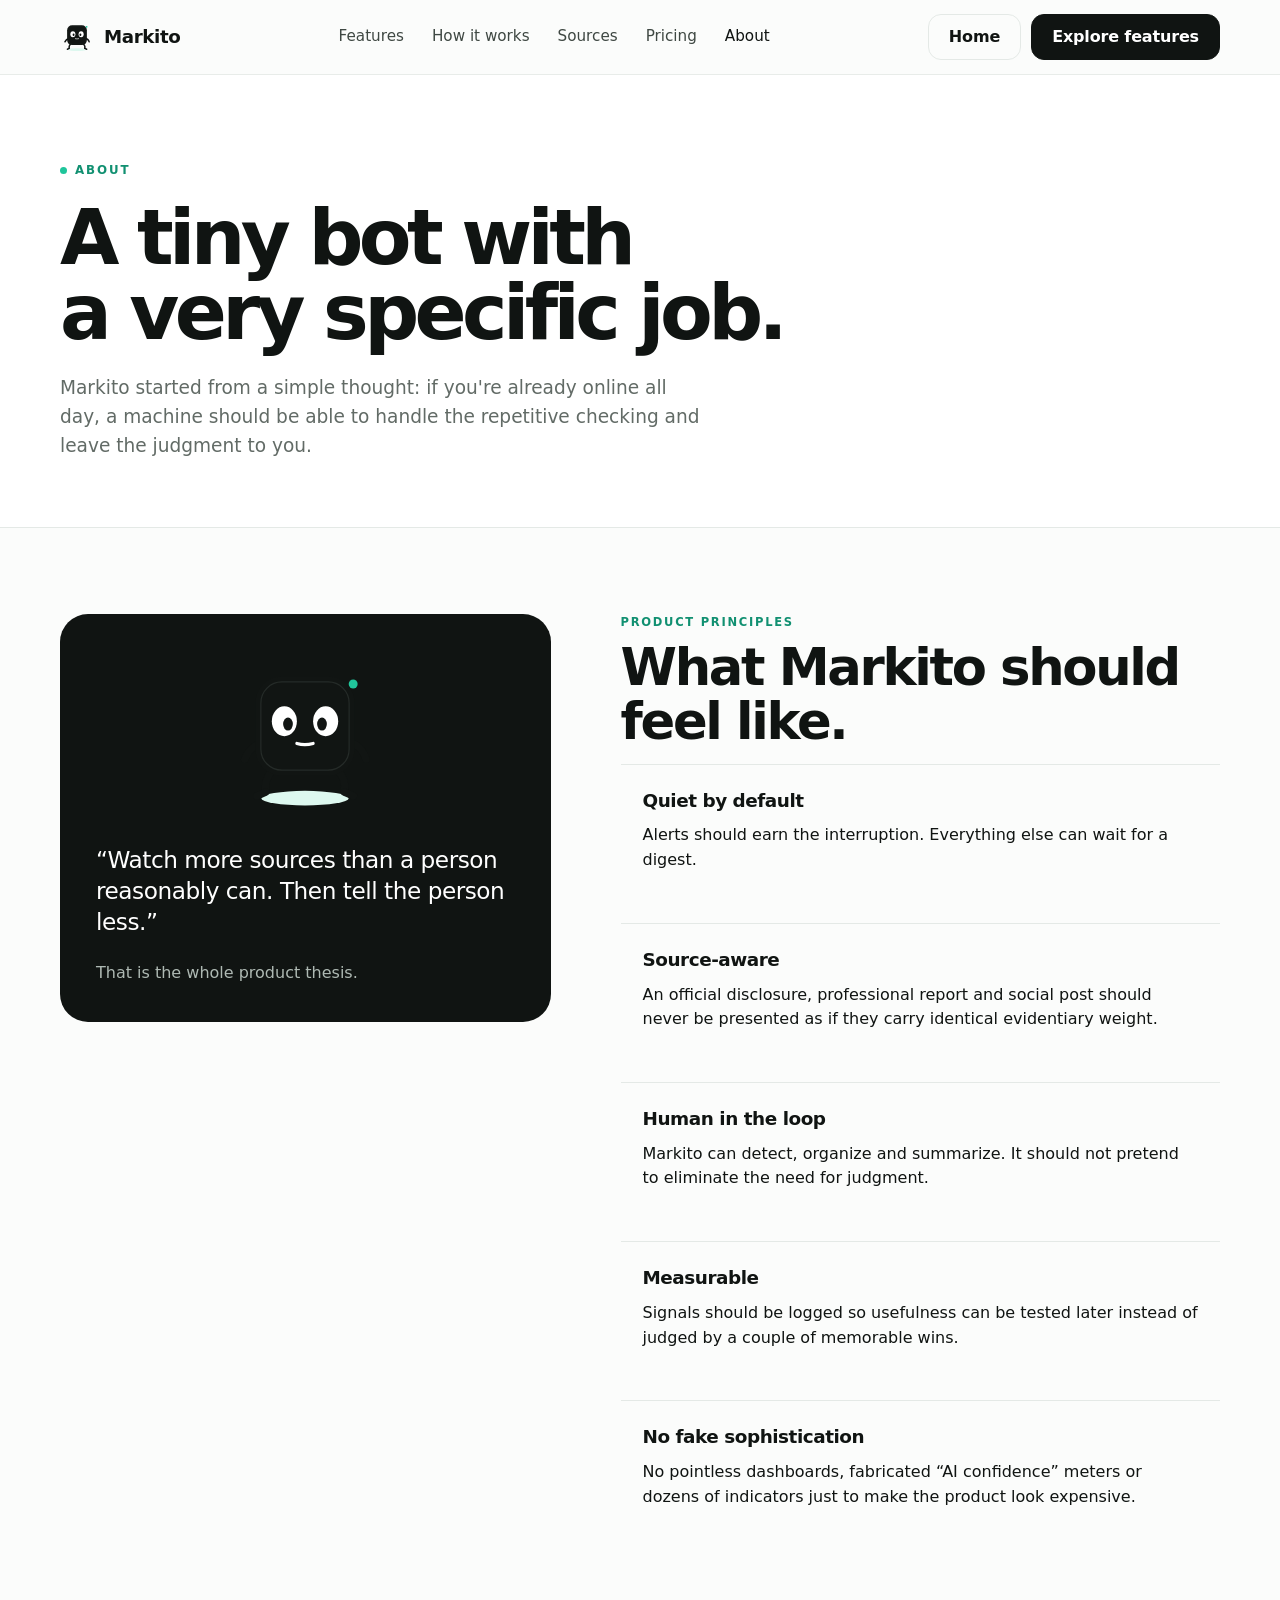
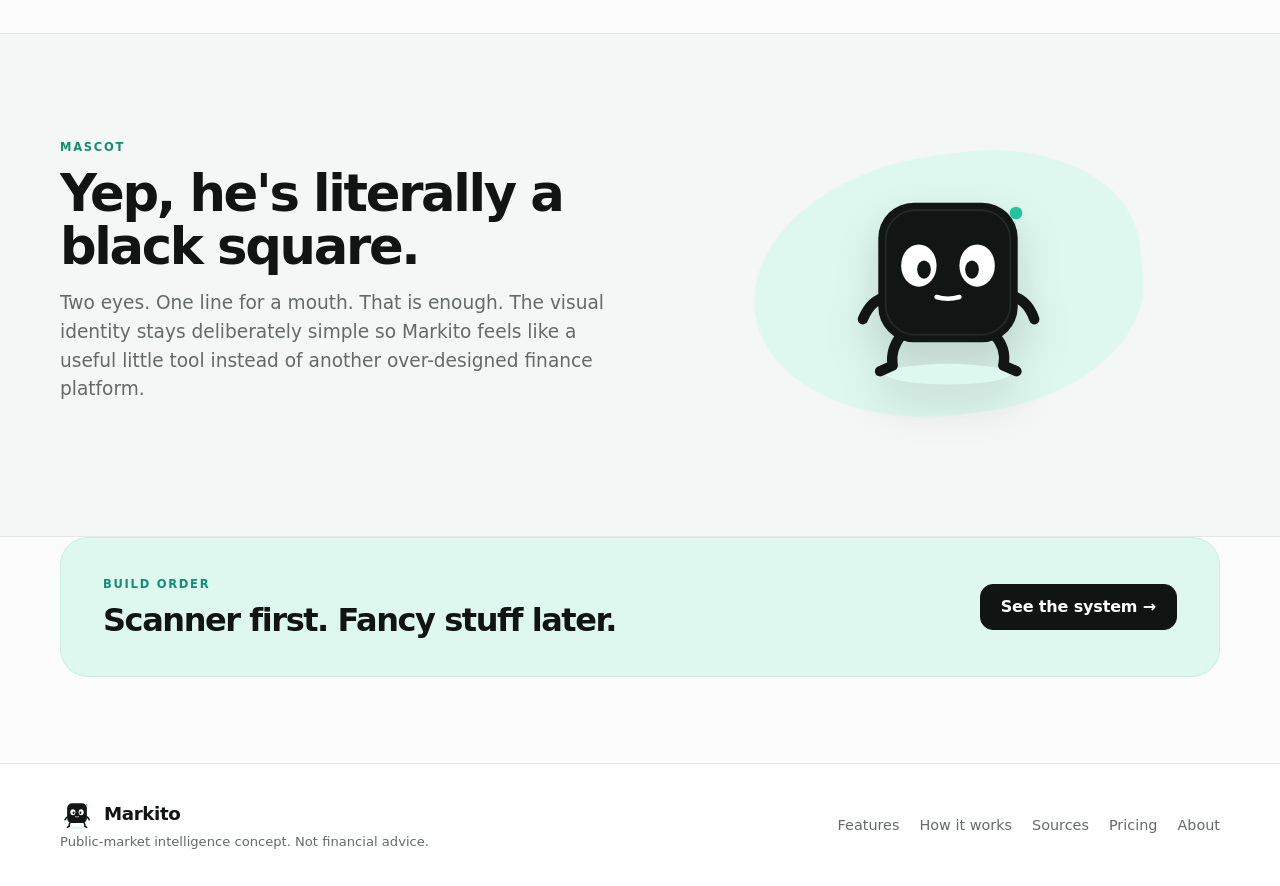
==== about.html @ 01bf7611 "Add about page" ====
<!doctype html>
<html lang="en">
<head>
  <meta charset="utf-8"><meta name="viewport" content="width=device-width,initial-scale=1">
  <meta name="description" content="Why Markito exists and how the product is being approached.">
  <title>About — Markito</title><link rel="stylesheet" href="styles.css">
</head>
<body>
<header class="site-header"><div class="container nav">
  <a class="brand" href="index.html"><img src="mascot.svg" alt="">Markito</a>
  <nav class="nav-links" aria-label="Primary">
    <a href="features.html">Features</a><a href="how-it-works.html">How it works</a><a href="sources.html">Sources</a><a href="pricing.html">Pricing</a><a class="active" href="about.html">About</a>
  </nav>
  <div class="nav-actions"><a class="btn btn-ghost" href="index.html">Home</a><a class="btn btn-primary" href="features.html">Explore features</a><button class="menu-btn" aria-label="Toggle menu">☰</button></div>
</div></header>
<main>
  <section class="page-hero"><div class="container">
    <div class="eyebrow">About</div>
    <h1>A tiny bot with<br>a very specific job.</h1>
    <p class="lede">Markito started from a simple thought: if you're already online all day, a machine should be able to handle the repetitive checking and leave the judgment to you.</p>
  </div></section>

  <section class="section"><div class="container about-grid">
    <aside class="quote-block">
      <img src="mascot.svg" alt="Markito mascot" style="width:170px;margin:0 auto 24px">
      <p>“Watch more sources than a person reasonably can. Then tell the person less.”</p>
      <span style="color:#aeb9b3">That is the whole product thesis.</span>
    </aside>
    <div>
      <div class="kicker">Product principles</div><h2>What Markito should feel like.</h2>
      <div class="principles">
        <div class="principle"><h3>Quiet by default</h3><p>Alerts should earn the interruption. Everything else can wait for a digest.</p></div>
        <div class="principle"><h3>Source-aware</h3><p>An official disclosure, professional report and social post should never be presented as if they carry identical evidentiary weight.</p></div>
        <div class="principle"><h3>Human in the loop</h3><p>Markito can detect, organize and summarize. It should not pretend to eliminate the need for judgment.</p></div>
        <div class="principle"><h3>Measurable</h3><p>Signals should be logged so usefulness can be tested later instead of judged by a couple of memorable wins.</p></div>
        <div class="principle"><h3>No fake sophistication</h3><p>No pointless dashboards, fabricated “AI confidence” meters or dozens of indicators just to make the product look expensive.</p></div>
      </div>
    </div>
  </div></section>

  <section class="section alt"><div class="container split">
    <div><div class="kicker">Mascot</div><h2>Yep, he's literally a black square.</h2><p class="lede">Two eyes. One line for a mouth. That is enough. The visual identity stays deliberately simple so Markito feels like a useful little tool instead of another over-designed finance platform.</p></div>
    <div class="hero-visual" style="min-height:330px"><div class="mascot-wrap" style="width:240px"><img src="mascot.svg" alt="Markito mascot"></div></div>
  </div></section>
  <section class="cta-band"><div><div class="kicker">Build order</div><h2>Scanner first. Fancy stuff later.</h2></div><a class="btn btn-primary" href="how-it-works.html">See the system →</a></section>
</main>
<footer class="footer"><div class="container footer-inner">
  <div><a class="brand" href="index.html"><img src="mascot.svg" alt="">Markito</a><div class="legal">Public-market intelligence concept. Not financial advice.</div></div>
  <nav class="footer-nav"><a href="features.html">Features</a><a href="how-it-works.html">How it works</a><a href="sources.html">Sources</a><a href="pricing.html">Pricing</a><a href="about.html">About</a></nav>
</div></footer><script src="script.js"></script>
</body></html>
---- styles.css ----
:root{
  --bg:#fbfcfb;
  --surface:#ffffff;
  --surface-2:#f4f7f5;
  --ink:#101412;
  --muted:#626b66;
  --line:#e4e9e6;
  --mint:#1fc59b;
  --mint-dark:#119071;
  --mint-soft:#def8ef;
  --warning:#ff7b61;
  --shadow:0 14px 40px rgba(16,20,18,.08);
  --radius:22px;
  --max:1160px;
}
*{box-sizing:border-box}
html{scroll-behavior:smooth}
body{
  margin:0;
  background:var(--bg);
  color:var(--ink);
  font-family:Inter,ui-sans-serif,system-ui,-apple-system,BlinkMacSystemFont,"Segoe UI",sans-serif;
  line-height:1.55;
  -webkit-font-smoothing:antialiased;
}
a{color:inherit;text-decoration:none}
img{max-width:100%;display:block}
button,input{font:inherit}
.container{width:min(var(--max),calc(100% - 40px));margin:0 auto}
.site-header{
  position:sticky;top:0;z-index:50;
  background:rgba(251,252,251,.88);
  backdrop-filter:blur(16px);
  border-bottom:1px solid rgba(228,233,230,.85);
}
.nav{
  height:74px;display:flex;align-items:center;justify-content:space-between;gap:24px;
}
.brand{display:flex;align-items:center;gap:10px;font-size:1.14rem;font-weight:800;letter-spacing:-.02em}
.brand img{width:34px;height:34px}
.nav-links{display:flex;align-items:center;gap:28px;color:#3f4843;font-size:.95rem}
.nav-links a{transition:.2s ease}
.nav-links a:hover,.nav-links a.active{color:var(--ink)}
.nav-actions{display:flex;align-items:center;gap:10px}
.menu-btn{display:none;border:0;background:none;font-size:1.45rem;padding:8px;cursor:pointer}
.btn{
  display:inline-flex;align-items:center;justify-content:center;gap:8px;
  min-height:46px;padding:0 20px;border-radius:13px;border:1px solid var(--line);
  background:var(--surface);font-weight:750;letter-spacing:-.01em;transition:.2s ease;cursor:pointer;
}
.btn:hover{transform:translateY(-1px);box-shadow:0 8px 22px rgba(16,20,18,.08)}
.btn-primary{background:var(--ink);color:#fff;border-color:var(--ink)}
.btn-mint{background:var(--mint);color:#07120f;border-color:var(--mint)}
.btn-ghost{background:transparent}
.hero{
  padding:76px 0 54px;border-bottom:1px solid var(--line);
  background:
    radial-gradient(circle at 82% 14%,rgba(31,197,155,.10),transparent 27%),
    linear-gradient(180deg,#fff 0%,#fbfcfb 100%);
}
.hero-grid{display:grid;grid-template-columns:1.05fr .95fr;gap:70px;align-items:center}
.eyebrow{
  display:inline-flex;align-items:center;gap:8px;
  text-transform:uppercase;letter-spacing:.16em;font-weight:800;font-size:.74rem;color:var(--mint-dark);
}
.eyebrow:before{content:"";width:7px;height:7px;background:var(--mint);border-radius:999px}
h1,h2,h3,p{margin-top:0}
h1{font-size:clamp(3rem,6vw,5.35rem);line-height:.98;letter-spacing:-.06em;margin:18px 0 24px;max-width:760px}
h2{font-size:clamp(2rem,4vw,3.2rem);line-height:1.04;letter-spacing:-.045em;margin-bottom:16px}
h3{font-size:1.15rem;letter-spacing:-.025em;margin-bottom:8px}
.lede{font-size:1.16rem;color:var(--muted);max-width:640px;margin-bottom:28px}
.hero-actions{display:flex;gap:12px;flex-wrap:wrap;margin-bottom:28px}
.microcopy{display:flex;gap:22px;flex-wrap:wrap;color:var(--muted);font-size:.9rem}
.microcopy span:before{content:"✓";color:var(--mint-dark);font-weight:900;margin-right:7px}
.hero-visual{
  min-height:440px;position:relative;display:flex;align-items:center;justify-content:center;
}
.hero-visual:before{
  content:"";position:absolute;width:390px;height:260px;border-radius:55% 45% 48% 52%;
  background:var(--mint-soft);filter:blur(.2px);transform:rotate(-7deg);
}
.mascot-wrap{position:relative;z-index:2;width:min(320px,72%);animation:float 5s ease-in-out infinite}
.mascot-wrap img{filter:drop-shadow(0 20px 20px rgba(16,20,18,.16))}
@keyframes float{0%,100%{transform:translateY(0)}50%{transform:translateY(-9px)}}
.signal-card{
  position:absolute;z-index:3;width:230px;padding:16px 17px;border:1px solid var(--line);
  border-radius:16px;background:rgba(255,255,255,.94);box-shadow:var(--shadow)
}
.signal-card small{display:block;color:var(--muted);margin-top:4px}
.signal-card.top{right:0;top:42px}
.signal-card.bottom{left:0;bottom:50px}
.signal-row{display:flex;justify-content:space-between;gap:14px;font-weight:800}
.up{color:var(--mint-dark)}
.down{color:#d65345}
.ticker-strip{border-bottom:1px solid var(--line);background:#fff}
.ticker-inner{height:72px;display:flex;align-items:center;justify-content:space-between;gap:16px;overflow:auto}
.ticker{display:flex;align-items:baseline;gap:10px;white-space:nowrap}
.ticker strong{font-size:.95rem}
.ticker span{font-size:.86rem;color:var(--muted)}
.section{padding:86px 0}
.section.alt{background:var(--surface-2);border-top:1px solid var(--line);border-bottom:1px solid var(--line)}
.section-head{display:flex;align-items:end;justify-content:space-between;gap:24px;margin-bottom:34px}
.section-head p{color:var(--muted);max-width:560px;margin-bottom:4px}
.kicker{text-transform:uppercase;letter-spacing:.15em;font-size:.72rem;font-weight:800;color:var(--mint-dark);margin-bottom:10px}
.steps{display:grid;grid-template-columns:repeat(3,1fr);gap:18px}
.step,.card{
  background:var(--surface);border:1px solid var(--line);border-radius:var(--radius);padding:26px;
}
.step-num{
  width:34px;height:34px;border-radius:50%;display:grid;place-items:center;
  background:var(--mint-soft);color:var(--mint-dark);font-weight:850;margin-bottom:44px
}
.step p,.card p{color:var(--muted);margin-bottom:0}
.cards{display:grid;grid-template-columns:repeat(4,1fr);gap:16px}
.card-icon{
  width:42px;height:42px;border-radius:12px;background:var(--mint-soft);color:var(--mint-dark);
  display:grid;place-items:center;font-weight:900;margin-bottom:42px
}
.card-link{display:inline-flex;margin-top:18px;color:var(--mint-dark);font-weight:750;font-size:.92rem}
.split{display:grid;grid-template-columns:1fr 1fr;gap:70px;align-items:center}
.callout{
  border:1px solid var(--line);border-radius:28px;background:#fff;padding:34px;box-shadow:0 16px 45px rgba(16,20,18,.05)
}
.callout-list{display:grid;gap:0}
.callout-item{display:grid;grid-template-columns:auto 1fr;gap:15px;padding:18px 0;border-bottom:1px solid var(--line)}
.callout-item:last-child{border-bottom:0}
.callout-dot{width:10px;height:10px;border-radius:50%;background:var(--mint);margin-top:8px}
.callout-item p{color:var(--muted);margin:3px 0 0}
.page-hero{padding:82px 0 66px;border-bottom:1px solid var(--line);background:#fff}
.page-hero .lede{margin-bottom:0}
.feature-grid{display:grid;grid-template-columns:repeat(2,1fr);gap:18px}
.feature-large{padding:34px;min-height:280px}
.feature-large .card-icon{margin-bottom:72px}
.badge{
  display:inline-flex;padding:6px 10px;border-radius:999px;background:var(--mint-soft);
  color:var(--mint-dark);font-size:.78rem;font-weight:800
}
.timeline{display:grid;gap:14px;max-width:820px;margin:0 auto}
.timeline-item{
  display:grid;grid-template-columns:52px 1fr;gap:18px;align-items:start;padding:24px;
  border:1px solid var(--line);background:#fff;border-radius:18px
}
.timeline-num{
  width:44px;height:44px;border-radius:13px;background:var(--ink);color:#fff;display:grid;place-items:center;font-weight:800
}
.source-grid{display:grid;grid-template-columns:repeat(3,1fr);gap:16px}
.source-card{min-height:210px}
.pricing-grid{display:grid;grid-template-columns:repeat(3,1fr);gap:18px;align-items:start}
.price-card{padding:30px}
.price-card.featured{border-color:var(--ink);box-shadow:0 0 0 1px var(--ink)}
.price{font-size:2.55rem;font-weight:900;letter-spacing:-.05em;margin:22px 0 4px}
.price small{font-size:.9rem;font-weight:600;color:var(--muted);letter-spacing:0}
.list{list-style:none;padding:0;margin:24px 0;display:grid;gap:12px;color:#39423d}
.list li:before{content:"✓";font-weight:900;color:var(--mint-dark);margin-right:9px}
.note{font-size:.88rem;color:var(--muted)}
.faq{display:grid;gap:10px;max-width:820px}
.faq-item{border:1px solid var(--line);background:#fff;border-radius:16px;overflow:hidden}
.faq-question{width:100%;border:0;background:#fff;padding:19px 22px;text-align:left;font-weight:800;display:flex;justify-content:space-between;cursor:pointer}
.faq-answer{display:none;padding:0 22px 20px;color:var(--muted)}
.faq-item.open .faq-answer{display:block}
.about-grid{display:grid;grid-template-columns:.9fr 1.1fr;gap:70px;align-items:start}
.quote-block{background:var(--ink);color:white;border-radius:28px;padding:36px;position:sticky;top:108px}
.quote-block p{font-size:1.45rem;line-height:1.35;letter-spacing:-.02em}
.principles{display:grid;gap:12px}
.principle{padding:22px;border-top:1px solid var(--line)}
.cta-band{
  margin:0 auto 86px;width:min(var(--max),calc(100% - 40px));padding:38px 42px;
  display:flex;align-items:center;justify-content:space-between;gap:26px;
  background:var(--mint-soft);border:1px solid #c8efe3;border-radius:28px
}
.cta-band h2{font-size:2rem;margin:0}
.footer{border-top:1px solid var(--line);background:#fff}
.footer-inner{padding:34px 0;display:flex;align-items:center;justify-content:space-between;gap:28px}
.footer-nav{display:flex;flex-wrap:wrap;gap:20px;color:var(--muted);font-size:.9rem}
.legal{color:var(--muted);font-size:.82rem}
.inline-code{font-family:ui-monospace,SFMono-Regular,Menlo,monospace;background:var(--surface-2);padding:2px 6px;border-radius:6px}
@media(max-width:920px){
  .nav-links{display:none}
  .nav-links.open{display:flex;position:absolute;left:20px;right:20px;top:66px;background:#fff;border:1px solid var(--line);border-radius:16px;padding:18px;flex-direction:column;align-items:flex-start;box-shadow:var(--shadow)}
  .menu-btn{display:block}
  .nav-actions .btn-ghost{display:none}
  .hero-grid,.split,.about-grid{grid-template-columns:1fr}
  .hero{padding-top:54px}
  .hero-visual{min-height:380px}
  .signal-card.top{right:5%}.signal-card.bottom{left:5%}
  .cards{grid-template-columns:repeat(2,1fr)}
  .pricing-grid,.source-grid{grid-template-columns:1fr}
  .steps{grid-template-columns:1fr}
  .step-num{margin-bottom:24px}
  .quote-block{position:relative;top:auto}
}
@media(max-width:640px){
  .container{width:min(100% - 28px,var(--max))}
  .nav{height:66px}
  h1{font-size:3.15rem}
  .hero{padding:46px 0 38px}
  .hero-grid{gap:30px}
  .hero-visual{min-height:330px}
  .hero-visual:before{width:280px;height:205px}
  .mascot-wrap{width:220px}
  .signal-card{width:185px;padding:13px;font-size:.86rem}
  .signal-card.top{top:18px;right:0}.signal-card.bottom{left:0;bottom:24px}
  .ticker-inner{height:64px}
  .section{padding:62px 0}
  .section-head{align-items:start;flex-direction:column}
  .cards,.feature-grid{grid-template-columns:1fr}
  .card-icon,.feature-large .card-icon{margin-bottom:26px}
  .feature-large{min-height:auto}
  .cta-band{width:calc(100% - 28px);margin-bottom:62px;padding:28px;align-items:flex-start;flex-direction:column}
  .footer-inner{align-items:flex-start;flex-direction:column}
}
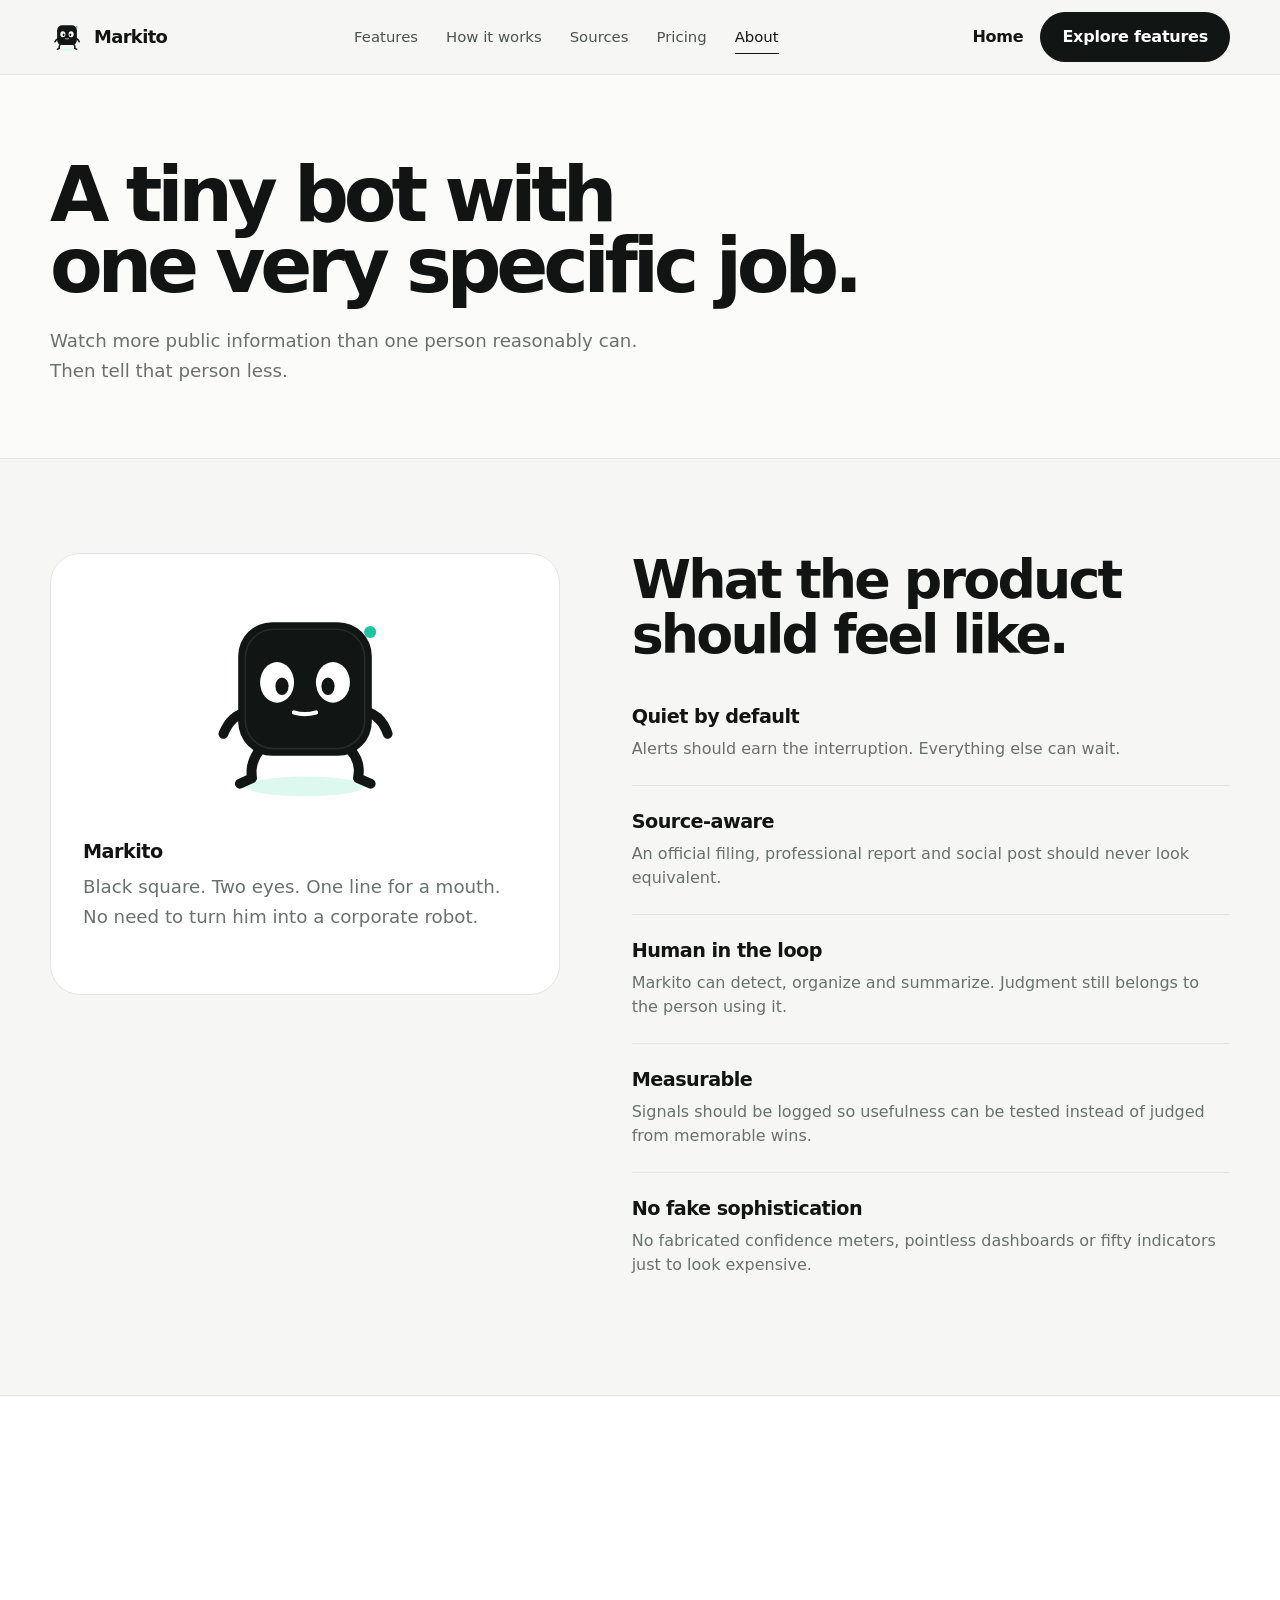
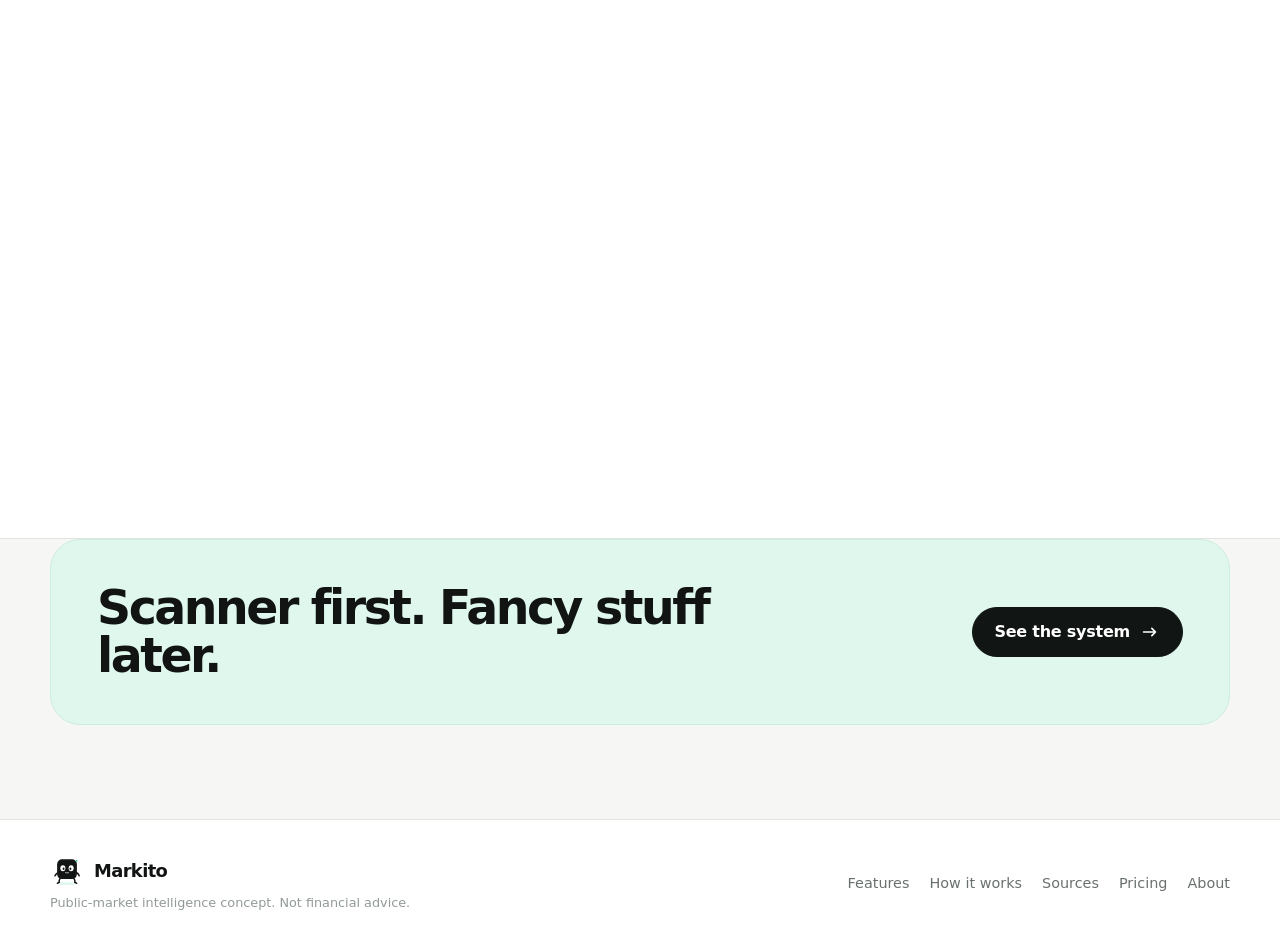
==== commit c654fba2: "Redesign Markito about page" ====
--- a/about.html
+++ b/about.html
@@ -2,50 +2,62 @@
 <html lang="en">
 <head>
   <meta charset="utf-8"><meta name="viewport" content="width=device-width,initial-scale=1">
-  <meta name="description" content="Why Markito exists and how the product is being approached.">
-  <title>About — Markito</title><link rel="stylesheet" href="styles.css">
+  <meta name="description" content="Why Markito exists and the product principles behind it.">
+  <meta name="referrer" content="strict-origin-when-cross-origin">
+  <meta http-equiv="Content-Security-Policy" content="default-src 'self'; img-src 'self' data:; style-src 'self'; script-src 'self'; font-src 'self'; connect-src 'self'; object-src 'none'; base-uri 'none'; form-action 'self'; upgrade-insecure-requests">
+  <meta name="theme-color" content="#f6f7f4">
+  <title>About — Markito</title>
+  <link rel="icon" href="assets/brand/mascot.svg"><link rel="stylesheet" href="styles.css">
 </head>
 <body>
 <header class="site-header"><div class="container nav">
-  <a class="brand" href="index.html"><img src="mascot.svg" alt="">Markito</a>
+  <a class="brand" href="index.html"><img src="assets/brand/mascot.svg" alt="">Markito</a>
   <nav class="nav-links" aria-label="Primary">
     <a href="features.html">Features</a><a href="how-it-works.html">How it works</a><a href="sources.html">Sources</a><a href="pricing.html">Pricing</a><a class="active" href="about.html">About</a>
   </nav>
-  <div class="nav-actions"><a class="btn btn-ghost" href="index.html">Home</a><a class="btn btn-primary" href="features.html">Explore features</a><button class="menu-btn" aria-label="Toggle menu">☰</button></div>
+  <div class="nav-actions"><a class="btn btn-quiet" href="index.html">Home</a><a class="btn btn-dark" href="features.html">Explore features</a><button class="menu-btn" aria-label="Toggle menu" aria-expanded="false">☰</button></div>
 </div></header>
+
 <main>
-  <section class="page-hero"><div class="container">
-    <div class="eyebrow">About</div>
-    <h1>A tiny bot with<br>a very specific job.</h1>
-    <p class="lede">Markito started from a simple thought: if you're already online all day, a machine should be able to handle the repetitive checking and leave the judgment to you.</p>
+  <section class="page-hero"><div class="container reveal">
+    <h1>A tiny bot with<br>one very specific job.</h1>
+    <p class="lede">Watch more public information than one person reasonably can. Then tell that person less.</p>
   </div></section>
 
-  <section class="section"><div class="container about-grid">
-    <aside class="quote-block">
-      <img src="mascot.svg" alt="Markito mascot" style="width:170px;margin:0 auto 24px">
-      <p>“Watch more sources than a person reasonably can. Then tell the person less.”</p>
-      <span style="color:#aeb9b3">That is the whole product thesis.</span>
+  <section class="section"><div class="container about-layout">
+    <aside class="about-card reveal">
+      <img src="assets/brand/mascot.svg" alt="Markito mascot">
+      <h3>Markito</h3>
+      <p class="lede">Black square. Two eyes. One line for a mouth. No need to turn him into a corporate robot.</p>
     </aside>
-    <div>
-      <div class="kicker">Product principles</div><h2>What Markito should feel like.</h2>
+
+    <div class="reveal delay-1">
+      <h2>What the product should feel like.</h2>
       <div class="principles">
-        <div class="principle"><h3>Quiet by default</h3><p>Alerts should earn the interruption. Everything else can wait for a digest.</p></div>
-        <div class="principle"><h3>Source-aware</h3><p>An official disclosure, professional report and social post should never be presented as if they carry identical evidentiary weight.</p></div>
-        <div class="principle"><h3>Human in the loop</h3><p>Markito can detect, organize and summarize. It should not pretend to eliminate the need for judgment.</p></div>
-        <div class="principle"><h3>Measurable</h3><p>Signals should be logged so usefulness can be tested later instead of judged by a couple of memorable wins.</p></div>
-        <div class="principle"><h3>No fake sophistication</h3><p>No pointless dashboards, fabricated “AI confidence” meters or dozens of indicators just to make the product look expensive.</p></div>
+        <div class="principle"><h3>Quiet by default</h3><p>Alerts should earn the interruption. Everything else can wait.</p></div>
+        <div class="principle"><h3>Source-aware</h3><p>An official filing, professional report and social post should never look equivalent.</p></div>
+        <div class="principle"><h3>Human in the loop</h3><p>Markito can detect, organize and summarize. Judgment still belongs to the person using it.</p></div>
+        <div class="principle"><h3>Measurable</h3><p>Signals should be logged so usefulness can be tested instead of judged from memorable wins.</p></div>
+        <div class="principle"><h3>No fake sophistication</h3><p>No fabricated confidence meters, pointless dashboards or fifty indicators just to look expensive.</p></div>
       </div>
     </div>
   </div></section>
 
-  <section class="section alt"><div class="container split">
-    <div><div class="kicker">Mascot</div><h2>Yep, he's literally a black square.</h2><p class="lede">Two eyes. One line for a mouth. That is enough. The visual identity stays deliberately simple so Markito feels like a useful little tool instead of another over-designed finance platform.</p></div>
-    <div class="hero-visual" style="min-height:330px"><div class="mascot-wrap" style="width:240px"><img src="mascot.svg" alt="Markito mascot"></div></div>
+  <section class="section white"><div class="container split">
+    <div class="visual-card reveal"><img src="assets/illustrations/hero-signal.png" loading="lazy" alt="Markito with market signal cards"></div>
+    <div class="reveal delay-1">
+      <h2>Simple on the surface.<br>Serious underneath.</h2>
+      <p class="lede">The brand can stay playful while the system underneath remains disciplined about timestamps, source quality, security and testing whether an alert was actually useful.</p>
+      <a class="btn btn-dark" href="sources.html">Explore sources <svg class="icon"><use href="assets/icons/ui.svg#i-arrow"></use></svg></a>
+    </div>
   </div></section>
-  <section class="cta-band"><div><div class="kicker">Build order</div><h2>Scanner first. Fancy stuff later.</h2></div><a class="btn btn-primary" href="how-it-works.html">See the system →</a></section>
+
+  <section class="cta"><h2>Scanner first. Fancy stuff later.</h2><a class="btn btn-dark" href="how-it-works.html">See the system <svg class="icon"><use href="assets/icons/ui.svg#i-arrow"></use></svg></a></section>
 </main>
+
 <footer class="footer"><div class="container footer-inner">
-  <div><a class="brand" href="index.html"><img src="mascot.svg" alt="">Markito</a><div class="legal">Public-market intelligence concept. Not financial advice.</div></div>
+  <div class="footer-copy"><a class="brand" href="index.html"><img src="assets/brand/mascot.svg" alt="">Markito</a><span class="legal">Public-market intelligence concept. Not financial advice.</span></div>
   <nav class="footer-nav"><a href="features.html">Features</a><a href="how-it-works.html">How it works</a><a href="sources.html">Sources</a><a href="pricing.html">Pricing</a><a href="about.html">About</a></nav>
-</div></footer><script src="script.js"></script>
+</div></footer>
+<script src="script.js" defer></script>
 </body></html>
--- a/styles.css
+++ b/styles.css
@@ -1,17 +1,21 @@
 :root{
-  --bg:#fbfcfb;
+  --bg:#f6f7f4;
   --surface:#ffffff;
-  --surface-2:#f4f7f5;
-  --ink:#101412;
-  --muted:#626b66;
-  --line:#e4e9e6;
-  --mint:#1fc59b;
-  --mint-dark:#119071;
-  --mint-soft:#def8ef;
-  --warning:#ff7b61;
-  --shadow:0 14px 40px rgba(16,20,18,.08);
-  --radius:22px;
-  --max:1160px;
+  --surface-soft:#eef8f3;
+  --surface-dark:#111513;
+  --ink:#111412;
+  --muted:#69716d;
+  --muted-2:#929a96;
+  --line:#e1e6e3;
+  --mint:#27c98f;
+  --mint-dark:#0e8c63;
+  --mint-soft:#dff7ed;
+  --red:#df5d57;
+  --shadow-sm:0 8px 24px rgba(17,20,18,.055);
+  --shadow-md:0 24px 70px rgba(17,20,18,.10);
+  --radius:24px;
+  --radius-lg:36px;
+  --max:1180px;
 }
 *{box-sizing:border-box}
 html{scroll-behavior:smooth}
@@ -20,192 +24,238 @@
   background:var(--bg);
   color:var(--ink);
   font-family:Inter,ui-sans-serif,system-ui,-apple-system,BlinkMacSystemFont,"Segoe UI",sans-serif;
-  line-height:1.55;
+  line-height:1.5;
   -webkit-font-smoothing:antialiased;
+  text-rendering:optimizeLegibility;
 }
 a{color:inherit;text-decoration:none}
-img{max-width:100%;display:block}
+img{display:block;max-width:100%}
 button,input{font:inherit}
+button{color:inherit}
+::selection{background:#c9f2e2;color:#0c3b2c}
 .container{width:min(var(--max),calc(100% - 40px));margin:0 auto}
 .site-header{
-  position:sticky;top:0;z-index:50;
-  background:rgba(251,252,251,.88);
-  backdrop-filter:blur(16px);
-  border-bottom:1px solid rgba(228,233,230,.85);
-}
-.nav{
-  height:74px;display:flex;align-items:center;justify-content:space-between;gap:24px;
-}
-.brand{display:flex;align-items:center;gap:10px;font-size:1.14rem;font-weight:800;letter-spacing:-.02em}
-.brand img{width:34px;height:34px}
-.nav-links{display:flex;align-items:center;gap:28px;color:#3f4843;font-size:.95rem}
-.nav-links a{transition:.2s ease}
+  position:sticky;top:0;z-index:100;
+  background:rgba(246,247,244,.82);
+  border-bottom:1px solid rgba(225,230,227,.82);
+  backdrop-filter:blur(18px) saturate(130%);
+}
+.nav{height:74px;display:flex;align-items:center;justify-content:space-between;gap:24px}
+.brand{display:inline-flex;align-items:center;gap:10px;font-size:1.12rem;font-weight:850;letter-spacing:-.035em}
+.brand img{width:34px;height:34px;object-fit:contain}
+.nav-links{display:flex;align-items:center;gap:28px;font-size:.93rem;color:#4b544f}
+.nav-links a{position:relative;padding:8px 0}
+.nav-links a:after{content:"";position:absolute;left:0;right:100%;bottom:2px;height:1.5px;background:var(--ink);transition:right .22s ease}
 .nav-links a:hover,.nav-links a.active{color:var(--ink)}
+.nav-links a:hover:after,.nav-links a.active:after{right:0}
 .nav-actions{display:flex;align-items:center;gap:10px}
-.menu-btn{display:none;border:0;background:none;font-size:1.45rem;padding:8px;cursor:pointer}
+.menu-btn{display:none;border:0;background:transparent;font-size:1.35rem;padding:8px;cursor:pointer}
 .btn{
-  display:inline-flex;align-items:center;justify-content:center;gap:8px;
-  min-height:46px;padding:0 20px;border-radius:13px;border:1px solid var(--line);
-  background:var(--surface);font-weight:750;letter-spacing:-.01em;transition:.2s ease;cursor:pointer;
-}
-.btn:hover{transform:translateY(-1px);box-shadow:0 8px 22px rgba(16,20,18,.08)}
-.btn-primary{background:var(--ink);color:#fff;border-color:var(--ink)}
-.btn-mint{background:var(--mint);color:#07120f;border-color:var(--mint)}
-.btn-ghost{background:transparent}
+  min-height:50px;padding:0 21px;border-radius:999px;
+  display:inline-flex;align-items:center;justify-content:center;gap:9px;
+  border:1px solid var(--line);background:#fff;font-weight:760;letter-spacing:-.015em;
+  transition:transform .22s ease,box-shadow .22s ease,background .22s ease,border-color .22s ease;
+}
+.btn:hover{transform:translateY(-1px);box-shadow:var(--shadow-sm)}
+.btn-dark{background:var(--surface-dark);border-color:var(--surface-dark);color:#fff}
+.btn-mint{background:var(--mint);border-color:var(--mint);color:#08291e}
+.btn-quiet{background:transparent;border-color:transparent;padding-left:6px;padding-right:6px;box-shadow:none}
+.btn-quiet:hover{box-shadow:none}
+.btn-icon{
+  width:35px;height:35px;border-radius:50%;display:grid;place-items:center;
+  background:#fff;border:1px solid var(--line);box-shadow:var(--shadow-sm)
+}
+.icon{width:22px;height:22px;display:block}
 .hero{
-  padding:76px 0 54px;border-bottom:1px solid var(--line);
+  position:relative;overflow:hidden;padding:76px 0 72px;
   background:
-    radial-gradient(circle at 82% 14%,rgba(31,197,155,.10),transparent 27%),
-    linear-gradient(180deg,#fff 0%,#fbfcfb 100%);
-}
-.hero-grid{display:grid;grid-template-columns:1.05fr .95fr;gap:70px;align-items:center}
-.eyebrow{
-  display:inline-flex;align-items:center;gap:8px;
-  text-transform:uppercase;letter-spacing:.16em;font-weight:800;font-size:.74rem;color:var(--mint-dark);
-}
-.eyebrow:before{content:"";width:7px;height:7px;background:var(--mint);border-radius:999px}
+    radial-gradient(circle at 82% 16%,rgba(39,201,143,.10),transparent 26%),
+    linear-gradient(180deg,#fbfcfa 0%,var(--bg) 100%);
+  border-bottom:1px solid var(--line);
+}
+.hero:before{
+  content:"";position:absolute;right:-140px;top:40px;width:420px;height:420px;border-radius:50%;
+  background:rgba(39,201,143,.055);filter:blur(2px);pointer-events:none
+}
+.hero-grid{display:grid;grid-template-columns:.88fr 1.12fr;gap:58px;align-items:center}
+.hero-copy{position:relative;z-index:2}
 h1,h2,h3,p{margin-top:0}
-h1{font-size:clamp(3rem,6vw,5.35rem);line-height:.98;letter-spacing:-.06em;margin:18px 0 24px;max-width:760px}
-h2{font-size:clamp(2rem,4vw,3.2rem);line-height:1.04;letter-spacing:-.045em;margin-bottom:16px}
-h3{font-size:1.15rem;letter-spacing:-.025em;margin-bottom:8px}
-.lede{font-size:1.16rem;color:var(--muted);max-width:640px;margin-bottom:28px}
-.hero-actions{display:flex;gap:12px;flex-wrap:wrap;margin-bottom:28px}
-.microcopy{display:flex;gap:22px;flex-wrap:wrap;color:var(--muted);font-size:.9rem}
-.microcopy span:before{content:"✓";color:var(--mint-dark);font-weight:900;margin-right:7px}
-.hero-visual{
-  min-height:440px;position:relative;display:flex;align-items:center;justify-content:center;
-}
-.hero-visual:before{
-  content:"";position:absolute;width:390px;height:260px;border-radius:55% 45% 48% 52%;
-  background:var(--mint-soft);filter:blur(.2px);transform:rotate(-7deg);
-}
-.mascot-wrap{position:relative;z-index:2;width:min(320px,72%);animation:float 5s ease-in-out infinite}
-.mascot-wrap img{filter:drop-shadow(0 20px 20px rgba(16,20,18,.16))}
-@keyframes float{0%,100%{transform:translateY(0)}50%{transform:translateY(-9px)}}
-.signal-card{
-  position:absolute;z-index:3;width:230px;padding:16px 17px;border:1px solid var(--line);
-  border-radius:16px;background:rgba(255,255,255,.94);box-shadow:var(--shadow)
-}
-.signal-card small{display:block;color:var(--muted);margin-top:4px}
-.signal-card.top{right:0;top:42px}
-.signal-card.bottom{left:0;bottom:50px}
-.signal-row{display:flex;justify-content:space-between;gap:14px;font-weight:800}
-.up{color:var(--mint-dark)}
-.down{color:#d65345}
-.ticker-strip{border-bottom:1px solid var(--line);background:#fff}
-.ticker-inner{height:72px;display:flex;align-items:center;justify-content:space-between;gap:16px;overflow:auto}
-.ticker{display:flex;align-items:baseline;gap:10px;white-space:nowrap}
-.ticker strong{font-size:.95rem}
-.ticker span{font-size:.86rem;color:var(--muted)}
-.section{padding:86px 0}
-.section.alt{background:var(--surface-2);border-top:1px solid var(--line);border-bottom:1px solid var(--line)}
-.section-head{display:flex;align-items:end;justify-content:space-between;gap:24px;margin-bottom:34px}
-.section-head p{color:var(--muted);max-width:560px;margin-bottom:4px}
-.kicker{text-transform:uppercase;letter-spacing:.15em;font-size:.72rem;font-weight:800;color:var(--mint-dark);margin-bottom:10px}
-.steps{display:grid;grid-template-columns:repeat(3,1fr);gap:18px}
-.step,.card{
-  background:var(--surface);border:1px solid var(--line);border-radius:var(--radius);padding:26px;
-}
-.step-num{
-  width:34px;height:34px;border-radius:50%;display:grid;place-items:center;
-  background:var(--mint-soft);color:var(--mint-dark);font-weight:850;margin-bottom:44px
-}
-.step p,.card p{color:var(--muted);margin-bottom:0}
-.cards{display:grid;grid-template-columns:repeat(4,1fr);gap:16px}
-.card-icon{
-  width:42px;height:42px;border-radius:12px;background:var(--mint-soft);color:var(--mint-dark);
-  display:grid;place-items:center;font-weight:900;margin-bottom:42px
-}
-.card-link{display:inline-flex;margin-top:18px;color:var(--mint-dark);font-weight:750;font-size:.92rem}
-.split{display:grid;grid-template-columns:1fr 1fr;gap:70px;align-items:center}
-.callout{
-  border:1px solid var(--line);border-radius:28px;background:#fff;padding:34px;box-shadow:0 16px 45px rgba(16,20,18,.05)
-}
-.callout-list{display:grid;gap:0}
-.callout-item{display:grid;grid-template-columns:auto 1fr;gap:15px;padding:18px 0;border-bottom:1px solid var(--line)}
-.callout-item:last-child{border-bottom:0}
-.callout-dot{width:10px;height:10px;border-radius:50%;background:var(--mint);margin-top:8px}
-.callout-item p{color:var(--muted);margin:3px 0 0}
-.page-hero{padding:82px 0 66px;border-bottom:1px solid var(--line);background:#fff}
+h1{
+  margin:0 0 24px;
+  font-size:clamp(3.4rem,6.3vw,6.25rem);
+  line-height:.93;letter-spacing:-.068em;font-weight:860;max-width:690px
+}
+h2{font-size:clamp(2.2rem,4.2vw,3.7rem);line-height:1.02;letter-spacing:-.052em;margin-bottom:18px}
+h3{font-size:1.2rem;line-height:1.2;letter-spacing:-.027em;margin-bottom:9px}
+.lede{font-size:1.14rem;line-height:1.65;color:var(--muted);max-width:610px;margin-bottom:30px}
+.hero-actions{display:flex;gap:18px;align-items:center;flex-wrap:wrap}
+.hero-proof{display:flex;gap:18px;flex-wrap:wrap;margin-top:26px;color:var(--muted);font-size:.88rem}
+.proof-item{display:inline-flex;align-items:center;gap:7px}
+.proof-dot{width:7px;height:7px;border-radius:50%;background:var(--mint)}
+.hero-stage{
+  min-height:560px;position:relative;display:flex;align-items:center;justify-content:center;
+}
+.hero-media{
+  width:100%;max-width:660px;position:relative;z-index:2;
+  border-radius:40px;overflow:hidden;
+  background:linear-gradient(145deg,#fff,#eef8f3);
+  border:1px solid rgba(214,224,219,.9);
+  box-shadow:0 34px 90px rgba(17,20,18,.12);
+}
+.hero-media img{width:100%;aspect-ratio:1/1;object-fit:cover}
+.float-card{
+  position:absolute;z-index:4;min-width:205px;padding:16px 17px;border-radius:18px;
+  background:rgba(255,255,255,.88);border:1px solid rgba(219,226,222,.94);
+  box-shadow:0 16px 44px rgba(17,20,18,.11);
+  backdrop-filter:blur(14px);animation:drift 5.6s ease-in-out infinite;
+}
+.float-card strong{display:block;font-size:.96rem;letter-spacing:-.02em}
+.float-card span{display:block;margin-top:4px;color:var(--muted);font-size:.82rem}
+.float-card.one{top:62px;right:-18px}
+.float-card.two{left:-28px;bottom:82px;animation-delay:-2s}
+.signal-pill{
+  display:inline-flex;align-items:center;gap:7px;border-radius:999px;background:var(--mint-soft);
+  color:var(--mint-dark);padding:5px 8px;font-weight:800;font-size:.73rem;margin-bottom:8px
+}
+@keyframes drift{0%,100%{transform:translateY(0)}50%{transform:translateY(-8px)}}
+.icon-strip{background:#fff;border-bottom:1px solid var(--line)}
+.icon-strip-inner{min-height:92px;display:grid;grid-template-columns:repeat(4,1fr)}
+.mini-feature{display:flex;align-items:center;gap:14px;padding:20px 18px;border-right:1px solid var(--line)}
+.mini-feature:last-child{border-right:0}
+.icon-tile{
+  width:48px;height:48px;flex:0 0 48px;border-radius:15px;background:var(--mint-soft);
+  color:var(--mint-dark);display:grid;place-items:center
+}
+.mini-feature strong{display:block;font-size:.94rem}
+.mini-feature span{display:block;color:var(--muted);font-size:.82rem;margin-top:2px}
+.section{padding:94px 0}
+.section.white{background:#fff;border-top:1px solid var(--line);border-bottom:1px solid var(--line)}
+.section-head{max-width:760px;margin-bottom:42px}
+.section-head p{font-size:1.08rem;color:var(--muted);max-width:620px;margin-bottom:0}
+.feature-grid{display:grid;grid-template-columns:repeat(3,1fr);gap:18px}
+.feature-card{
+  min-height:260px;padding:28px;border:1px solid var(--line);border-radius:var(--radius);
+  background:#fff;display:flex;flex-direction:column;justify-content:space-between;
+  transition:transform .24s ease,box-shadow .24s ease,border-color .24s ease
+}
+.feature-card:hover{transform:translateY(-3px);box-shadow:var(--shadow-sm);border-color:#d6ded9}
+.feature-card .icon-tile{margin-bottom:56px}
+.feature-card p{color:var(--muted);margin-bottom:0}
+.split{display:grid;grid-template-columns:1fr 1fr;gap:72px;align-items:center}
+.visual-card{
+  border-radius:var(--radius-lg);overflow:hidden;border:1px solid var(--line);
+  background:#fff;box-shadow:var(--shadow-md)
+}
+.visual-card img{width:100%;aspect-ratio:1/1;object-fit:cover}
+.content-list{display:grid;gap:20px;margin-top:28px}
+.content-row{display:grid;grid-template-columns:32px 1fr;gap:13px}
+.content-row .round-check{
+  width:28px;height:28px;border-radius:50%;background:var(--mint-soft);color:var(--mint-dark);display:grid;place-items:center
+}
+.content-row p{color:var(--muted);margin:3px 0 0}
+.dark-band{background:var(--surface-dark);color:#fff;overflow:hidden}
+.dark-band .lede,.dark-band p{color:#aeb8b2}
+.dark-band .icon-tile{background:#1f2925;color:#55e3ad}
+.dark-grid{display:grid;grid-template-columns:.9fr 1.1fr;gap:72px;align-items:center}
+.dark-band .visual-card{background:#161b18;border-color:#2b332f;box-shadow:none}
+.page-hero{
+  padding:84px 0 72px;background:#fbfcfa;border-bottom:1px solid var(--line);
+  position:relative;overflow:hidden
+}
+.page-hero h1{font-size:clamp(3.4rem,6vw,5.8rem);max-width:820px}
 .page-hero .lede{margin-bottom:0}
-.feature-grid{display:grid;grid-template-columns:repeat(2,1fr);gap:18px}
-.feature-large{padding:34px;min-height:280px}
-.feature-large .card-icon{margin-bottom:72px}
-.badge{
-  display:inline-flex;padding:6px 10px;border-radius:999px;background:var(--mint-soft);
-  color:var(--mint-dark);font-size:.78rem;font-weight:800
-}
-.timeline{display:grid;gap:14px;max-width:820px;margin:0 auto}
-.timeline-item{
-  display:grid;grid-template-columns:52px 1fr;gap:18px;align-items:start;padding:24px;
-  border:1px solid var(--line);background:#fff;border-radius:18px
-}
-.timeline-num{
-  width:44px;height:44px;border-radius:13px;background:var(--ink);color:#fff;display:grid;place-items:center;font-weight:800
-}
-.source-grid{display:grid;grid-template-columns:repeat(3,1fr);gap:16px}
-.source-card{min-height:210px}
+.page-visual{margin-top:46px;max-width:940px;border-radius:32px;overflow:hidden;border:1px solid var(--line);box-shadow:var(--shadow-md)}
+.page-visual img{width:100%;aspect-ratio:16/9;object-fit:cover}
+.steps{display:grid;gap:14px;max-width:900px}
+.step{
+  display:grid;grid-template-columns:56px 1fr;gap:20px;align-items:start;
+  padding:24px;border:1px solid var(--line);background:#fff;border-radius:20px
+}
+.step-num{width:46px;height:46px;border-radius:14px;background:var(--surface-dark);color:#fff;display:grid;place-items:center;font-weight:850}
+.step p{color:var(--muted);margin:4px 0 0}
+.source-grid{display:grid;grid-template-columns:repeat(3,1fr);gap:18px}
+.source-card{padding:26px;min-height:230px;border:1px solid var(--line);background:#fff;border-radius:var(--radius)}
+.source-card .icon-tile{margin-bottom:50px}
+.source-card p{color:var(--muted);margin-bottom:0}
 .pricing-grid{display:grid;grid-template-columns:repeat(3,1fr);gap:18px;align-items:start}
-.price-card{padding:30px}
-.price-card.featured{border-color:var(--ink);box-shadow:0 0 0 1px var(--ink)}
-.price{font-size:2.55rem;font-weight:900;letter-spacing:-.05em;margin:22px 0 4px}
-.price small{font-size:.9rem;font-weight:600;color:var(--muted);letter-spacing:0}
-.list{list-style:none;padding:0;margin:24px 0;display:grid;gap:12px;color:#39423d}
-.list li:before{content:"✓";font-weight:900;color:var(--mint-dark);margin-right:9px}
-.note{font-size:.88rem;color:var(--muted)}
-.faq{display:grid;gap:10px;max-width:820px}
-.faq-item{border:1px solid var(--line);background:#fff;border-radius:16px;overflow:hidden}
-.faq-question{width:100%;border:0;background:#fff;padding:19px 22px;text-align:left;font-weight:800;display:flex;justify-content:space-between;cursor:pointer}
+.price-card{padding:30px;border:1px solid var(--line);border-radius:var(--radius);background:#fff}
+.price-card.featured{border-color:#202723;box-shadow:0 0 0 1px #202723}
+.plan-label{display:inline-flex;padding:6px 10px;border-radius:999px;background:var(--surface-soft);font-size:.78rem;font-weight:800;color:var(--mint-dark)}
+.price{font-size:2.65rem;font-weight:880;letter-spacing:-.05em;margin:23px 0 4px}
+.price small{font-size:.9rem;font-weight:650;color:var(--muted);letter-spacing:0}
+.list{list-style:none;padding:0;margin:25px 0;display:grid;gap:12px;color:#38403c}
+.list li{display:flex;gap:8px;align-items:flex-start}
+.list svg{width:18px;height:18px;color:var(--mint-dark);margin-top:2px;flex:0 0 18px}
+.note{font-size:.86rem;color:var(--muted)}
+.faq{display:grid;gap:10px;max-width:840px}
+.faq-item{border:1px solid var(--line);border-radius:18px;background:#fff;overflow:hidden}
+.faq-question{width:100%;border:0;background:#fff;padding:19px 22px;display:flex;justify-content:space-between;text-align:left;font-weight:800;cursor:pointer}
 .faq-answer{display:none;padding:0 22px 20px;color:var(--muted)}
 .faq-item.open .faq-answer{display:block}
-.about-grid{display:grid;grid-template-columns:.9fr 1.1fr;gap:70px;align-items:start}
-.quote-block{background:var(--ink);color:white;border-radius:28px;padding:36px;position:sticky;top:108px}
-.quote-block p{font-size:1.45rem;line-height:1.35;letter-spacing:-.02em}
-.principles{display:grid;gap:12px}
-.principle{padding:22px;border-top:1px solid var(--line)}
-.cta-band{
-  margin:0 auto 86px;width:min(var(--max),calc(100% - 40px));padding:38px 42px;
-  display:flex;align-items:center;justify-content:space-between;gap:26px;
-  background:var(--mint-soft);border:1px solid #c8efe3;border-radius:28px
-}
-.cta-band h2{font-size:2rem;margin:0}
-.footer{border-top:1px solid var(--line);background:#fff}
+.about-layout{display:grid;grid-template-columns:.92fr 1.08fr;gap:72px;align-items:start}
+.about-card{
+  border-radius:30px;background:#fff;border:1px solid var(--line);padding:32px;position:sticky;top:110px
+}
+.about-card img{width:230px;margin:0 auto 24px}
+.principles{display:grid;gap:0}
+.principle{padding:24px 0;border-top:1px solid var(--line)}
+.principle:first-child{border-top:0}
+.principle p{color:var(--muted);margin:5px 0 0}
+.cta{
+  width:min(var(--max),calc(100% - 40px));margin:0 auto 94px;
+  padding:44px 46px;border-radius:30px;background:var(--mint-soft);border:1px solid #cbeedd;
+  display:flex;align-items:center;justify-content:space-between;gap:28px
+}
+.cta h2{font-size:clamp(2rem,3.7vw,3rem);margin:0;max-width:620px}
+.footer{background:#fff;border-top:1px solid var(--line)}
 .footer-inner{padding:34px 0;display:flex;align-items:center;justify-content:space-between;gap:28px}
+.footer-copy{display:grid;gap:5px}
 .footer-nav{display:flex;flex-wrap:wrap;gap:20px;color:var(--muted);font-size:.9rem}
-.legal{color:var(--muted);font-size:.82rem}
-.inline-code{font-family:ui-monospace,SFMono-Regular,Menlo,monospace;background:var(--surface-2);padding:2px 6px;border-radius:6px}
-@media(max-width:920px){
+.legal{font-size:.8rem;color:var(--muted-2)}
+.reveal{opacity:0;transform:translateY(16px);transition:opacity .6s ease,transform .6s ease}
+.reveal.in{opacity:1;transform:none}
+.delay-1{transition-delay:.08s}.delay-2{transition-delay:.16s}
+.status-dot{width:8px;height:8px;border-radius:50%;background:var(--mint);box-shadow:0 0 0 4px rgba(39,201,143,.10)}
+@media(max-width:980px){
   .nav-links{display:none}
-  .nav-links.open{display:flex;position:absolute;left:20px;right:20px;top:66px;background:#fff;border:1px solid var(--line);border-radius:16px;padding:18px;flex-direction:column;align-items:flex-start;box-shadow:var(--shadow)}
+  .nav-links.open{display:flex;position:absolute;left:20px;right:20px;top:66px;padding:18px;background:#fff;border:1px solid var(--line);border-radius:20px;box-shadow:var(--shadow-md);flex-direction:column;align-items:flex-start;gap:10px}
   .menu-btn{display:block}
-  .nav-actions .btn-ghost{display:none}
-  .hero-grid,.split,.about-grid{grid-template-columns:1fr}
-  .hero{padding-top:54px}
-  .hero-visual{min-height:380px}
-  .signal-card.top{right:5%}.signal-card.bottom{left:5%}
-  .cards{grid-template-columns:repeat(2,1fr)}
-  .pricing-grid,.source-grid{grid-template-columns:1fr}
-  .steps{grid-template-columns:1fr}
-  .step-num{margin-bottom:24px}
-  .quote-block{position:relative;top:auto}
+  .nav-actions .btn-quiet{display:none}
+  .hero-grid,.split,.dark-grid,.about-layout{grid-template-columns:1fr}
+  .hero-stage{min-height:500px}
+  .hero-copy{max-width:760px}
+  .icon-strip-inner{grid-template-columns:repeat(2,1fr)}
+  .mini-feature:nth-child(2){border-right:0}
+  .mini-feature:nth-child(-n+2){border-bottom:1px solid var(--line)}
+  .feature-grid,.source-grid{grid-template-columns:repeat(2,1fr)}
+  .pricing-grid{grid-template-columns:1fr}
+  .about-card{position:relative;top:auto}
 }
 @media(max-width:640px){
-  .container{width:min(100% - 28px,var(--max))}
+  .container{width:min(var(--max),calc(100% - 28px))}
   .nav{height:66px}
-  h1{font-size:3.15rem}
-  .hero{padding:46px 0 38px}
-  .hero-grid{gap:30px}
-  .hero-visual{min-height:330px}
-  .hero-visual:before{width:280px;height:205px}
-  .mascot-wrap{width:220px}
-  .signal-card{width:185px;padding:13px;font-size:.86rem}
-  .signal-card.top{top:18px;right:0}.signal-card.bottom{left:0;bottom:24px}
-  .ticker-inner{height:64px}
-  .section{padding:62px 0}
-  .section-head{align-items:start;flex-direction:column}
-  .cards,.feature-grid{grid-template-columns:1fr}
-  .card-icon,.feature-large .card-icon{margin-bottom:26px}
-  .feature-large{min-height:auto}
-  .cta-band{width:calc(100% - 28px);margin-bottom:62px;padding:28px;align-items:flex-start;flex-direction:column}
+  .nav-actions>.btn{min-height:42px;padding:0 16px;font-size:.88rem}
+  .hero{padding:52px 0 48px}
+  .hero-grid{gap:34px}
+  h1{font-size:3.55rem}
+  h2{font-size:2.35rem}
+  .lede{font-size:1.02rem}
+  .hero-stage{min-height:365px}
+  .hero-media{border-radius:28px}
+  .float-card{min-width:170px;padding:12px 13px}
+  .float-card.one{top:20px;right:-2px}
+  .float-card.two{left:-2px;bottom:24px}
+  .icon-strip-inner{grid-template-columns:1fr}
+  .mini-feature{border-right:0;border-bottom:1px solid var(--line)!important}
+  .mini-feature:last-child{border-bottom:0!important}
+  .section{padding:68px 0}
+  .feature-grid,.source-grid{grid-template-columns:1fr}
+  .feature-card .icon-tile,.source-card .icon-tile{margin-bottom:28px}
+  .cta{width:calc(100% - 28px);margin-bottom:68px;padding:30px;align-items:flex-start;flex-direction:column}
   .footer-inner{align-items:flex-start;flex-direction:column}
-}
+  .page-hero{padding:58px 0 50px}
+}
+@media(prefers-reduced-motion:reduce){
+  *,*:before,*:after{scroll-behavior:auto!important;animation:none!important;transition:none!important}
+  .reveal{opacity:1;transform:none}
+}
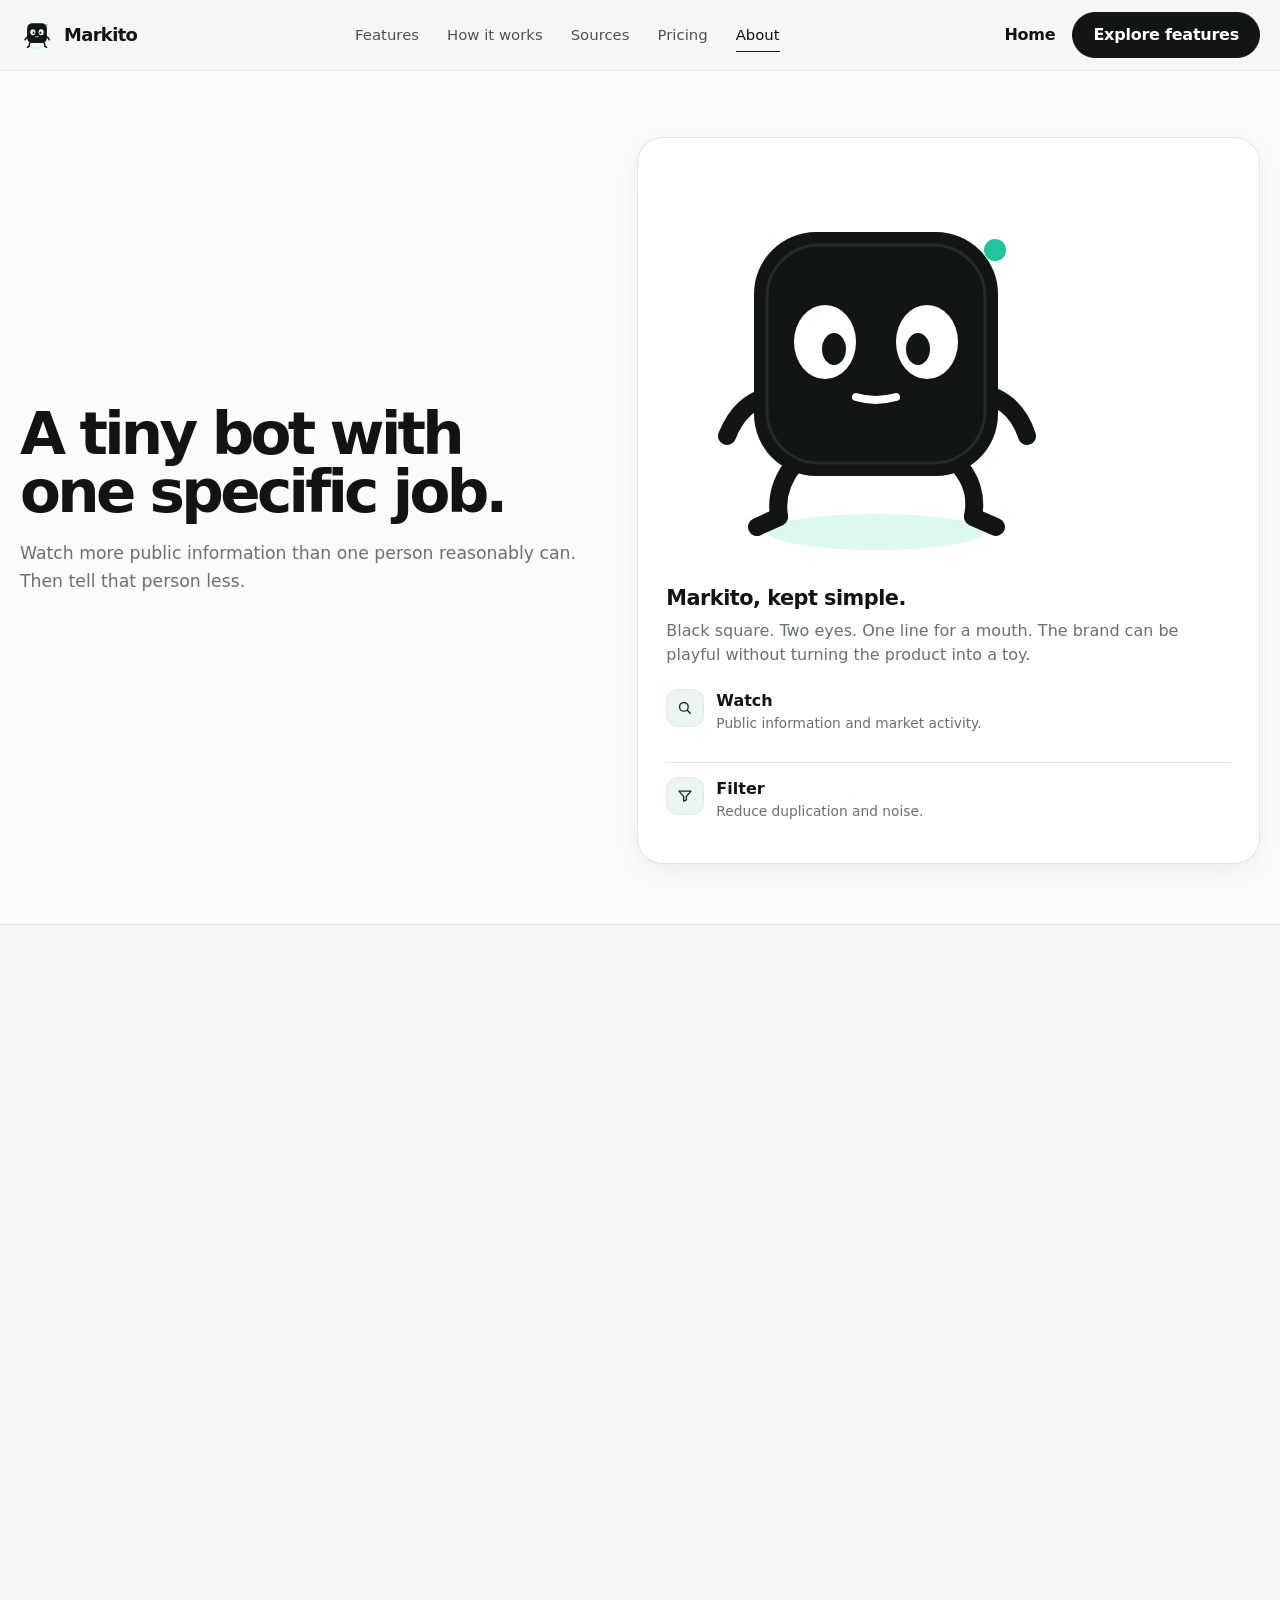
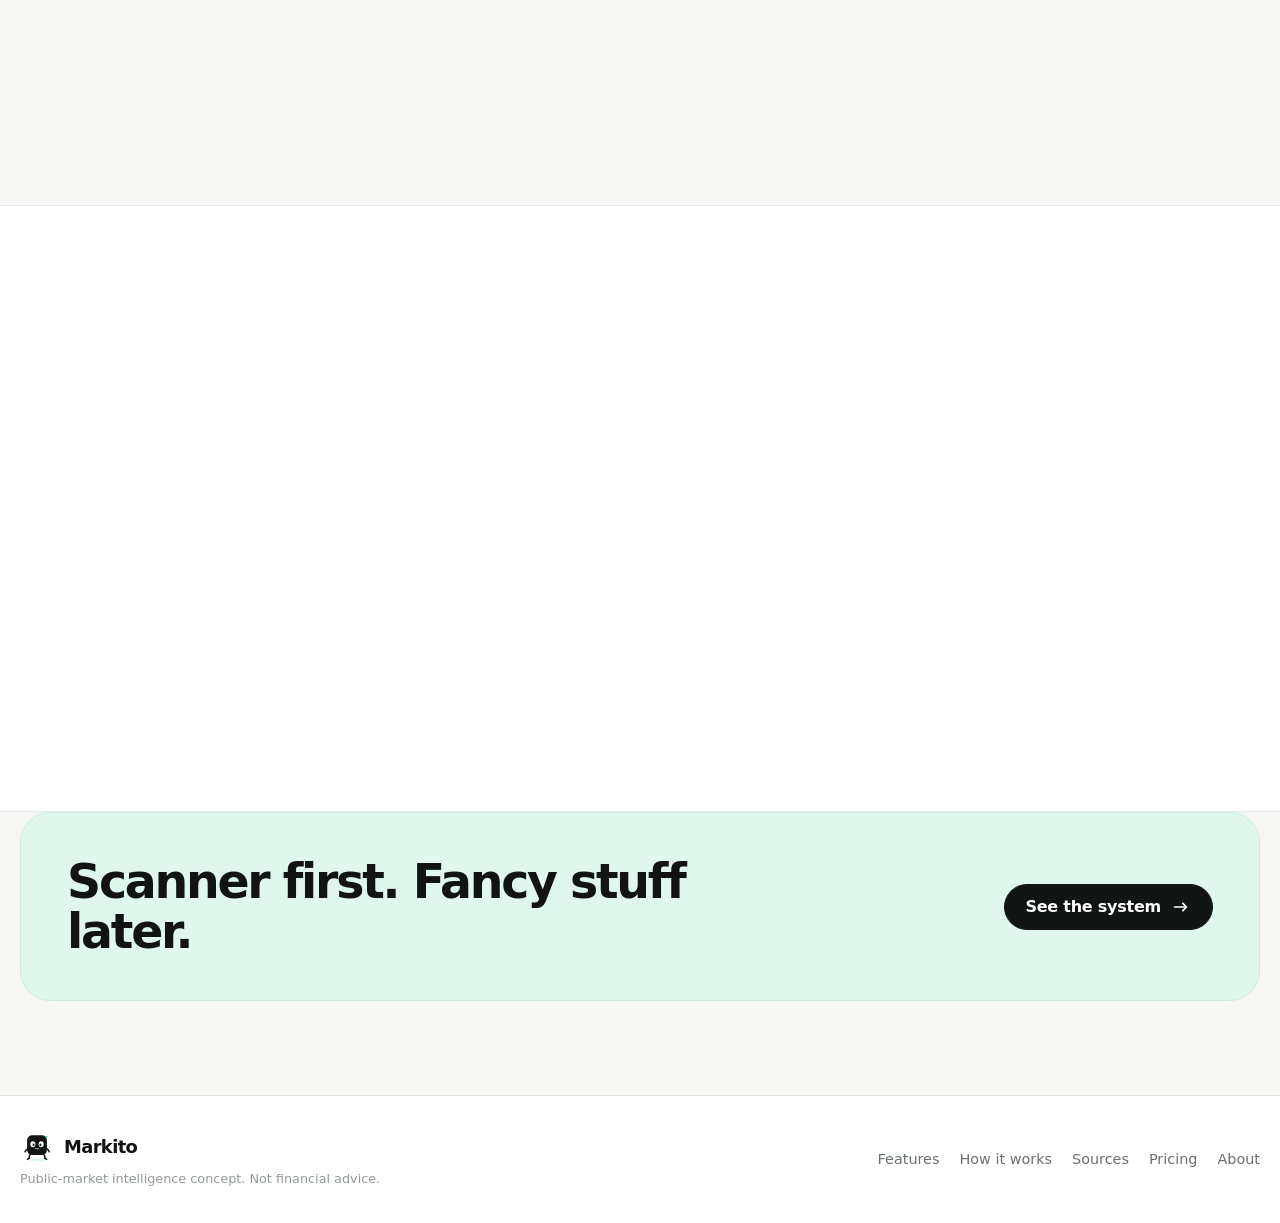
==== commit 4440c4ea: "Balance the about page hero" ====
--- a/about.html
+++ b/about.html
@@ -19,10 +19,23 @@
 </div></header>
 
 <main>
-  <section class="page-hero"><div class="container reveal">
-    <h1>A tiny bot with<br>one very specific job.</h1>
-    <p class="lede">Watch more public information than one person reasonably can. Then tell that person less.</p>
-  </div></section>
+  <section class="page-hero">
+    <div class="container page-hero-grid">
+      <div class="page-hero-copy reveal">
+        <h1>A tiny bot with<br>one specific job.</h1>
+        <p class="lede">Watch more public information than one person reasonably can. Then tell that person less.</p>
+      </div>
+      <aside class="page-side-card reveal delay-1">
+        <img src="assets/brand/mascot.svg" alt="Markito mascot" style="width:110px;margin:0 0 22px">
+        <h3>Markito, kept simple.</h3>
+        <p>Black square. Two eyes. One line for a mouth. The brand can be playful without turning the product into a toy.</p>
+        <div class="side-list">
+          <div class="side-list-item"><span class="icon-tile"><svg class="icon"><use href="assets/icons/ui.svg#i-search"></use></svg></span><div><strong>Watch</strong><p class="note">Public information and market activity.</p></div></div>
+          <div class="side-list-item"><span class="icon-tile"><svg class="icon"><use href="assets/icons/ui.svg#i-filter"></use></svg></span><div><strong>Filter</strong><p class="note">Reduce duplication and noise.</p></div></div>
+        </div>
+      </aside>
+    </div>
+  </section>
 
   <section class="section"><div class="container about-layout">
     <aside class="about-card reveal">
--- a/styles.css
+++ b/styles.css
@@ -15,7 +15,7 @@
   --shadow-md:0 24px 70px rgba(17,20,18,.10);
   --radius:24px;
   --radius-lg:36px;
-  --max:1180px;
+  --max:1240px;
 }
 *{box-sizing:border-box}
 html{scroll-behavior:smooth}
@@ -40,7 +40,7 @@
   border-bottom:1px solid rgba(225,230,227,.82);
   backdrop-filter:blur(18px) saturate(130%);
 }
-.nav{height:74px;display:flex;align-items:center;justify-content:space-between;gap:24px}
+.nav{height:70px;display:flex;align-items:center;justify-content:space-between;gap:24px}
 .brand{display:inline-flex;align-items:center;gap:10px;font-size:1.12rem;font-weight:850;letter-spacing:-.035em}
 .brand img{width:34px;height:34px;object-fit:contain}
 .nav-links{display:flex;align-items:center;gap:28px;font-size:.93rem;color:#4b544f}
@@ -51,7 +51,7 @@
 .nav-actions{display:flex;align-items:center;gap:10px}
 .menu-btn{display:none;border:0;background:transparent;font-size:1.35rem;padding:8px;cursor:pointer}
 .btn{
-  min-height:50px;padding:0 21px;border-radius:999px;
+  min-height:46px;padding:0 20px;border-radius:999px;
   display:inline-flex;align-items:center;justify-content:center;gap:9px;
   border:1px solid var(--line);background:#fff;font-weight:760;letter-spacing:-.015em;
   transition:transform .22s ease,box-shadow .22s ease,background .22s ease,border-color .22s ease;
@@ -67,55 +67,51 @@
 }
 .icon{width:22px;height:22px;display:block}
 .hero{
-  position:relative;overflow:hidden;padding:76px 0 72px;
-  background:
-    radial-gradient(circle at 82% 16%,rgba(39,201,143,.10),transparent 26%),
-    linear-gradient(180deg,#fbfcfa 0%,var(--bg) 100%);
+  position:relative;overflow:hidden;padding:64px 0 62px;
+  background:linear-gradient(180deg,#fbfcfa 0%,var(--bg) 100%);
   border-bottom:1px solid var(--line);
 }
-.hero:before{
-  content:"";position:absolute;right:-140px;top:40px;width:420px;height:420px;border-radius:50%;
-  background:rgba(39,201,143,.055);filter:blur(2px);pointer-events:none
-}
-.hero-grid{display:grid;grid-template-columns:.88fr 1.12fr;gap:58px;align-items:center}
+.hero:before{display:none}
+.hero-grid{display:grid;grid-template-columns:.94fr 1.06fr;gap:46px;align-items:center}
 .hero-copy{position:relative;z-index:2}
 h1,h2,h3,p{margin-top:0}
 h1{
-  margin:0 0 24px;
-  font-size:clamp(3.4rem,6.3vw,6.25rem);
-  line-height:.93;letter-spacing:-.068em;font-weight:860;max-width:690px
-}
-h2{font-size:clamp(2.2rem,4.2vw,3.7rem);line-height:1.02;letter-spacing:-.052em;margin-bottom:18px}
-h3{font-size:1.2rem;line-height:1.2;letter-spacing:-.027em;margin-bottom:9px}
-.lede{font-size:1.14rem;line-height:1.65;color:var(--muted);max-width:610px;margin-bottom:30px}
+  margin:0 0 22px;
+  font-size:clamp(3.15rem,5vw,5.15rem);
+  line-height:.96;letter-spacing:-.062em;font-weight:850;max-width:640px
+}
+h2{font-size:clamp(2rem,3.4vw,3.15rem);line-height:1.05;letter-spacing:-.047em;margin-bottom:16px}
+h3{font-size:1.15rem;line-height:1.22;letter-spacing:-.024em;margin-bottom:8px}
+.lede{font-size:1.08rem;line-height:1.62;color:var(--muted);max-width:590px;margin-bottom:28px}
 .hero-actions{display:flex;gap:18px;align-items:center;flex-wrap:wrap}
 .hero-proof{display:flex;gap:18px;flex-wrap:wrap;margin-top:26px;color:var(--muted);font-size:.88rem}
 .proof-item{display:inline-flex;align-items:center;gap:7px}
-.proof-dot{width:7px;height:7px;border-radius:50%;background:var(--mint)}
+.proof-dot{display:none}
+.proof-item:before{content:"✓";font-weight:850;color:#4f5b55}
 .hero-stage{
-  min-height:560px;position:relative;display:flex;align-items:center;justify-content:center;
+  min-height:500px;position:relative;display:flex;align-items:center;justify-content:center;
 }
 .hero-media{
-  width:100%;max-width:660px;position:relative;z-index:2;
-  border-radius:40px;overflow:hidden;
-  background:linear-gradient(145deg,#fff,#eef8f3);
-  border:1px solid rgba(214,224,219,.9);
-  box-shadow:0 34px 90px rgba(17,20,18,.12);
+  width:100%;max-width:590px;position:relative;z-index:2;
+  border-radius:30px;overflow:hidden;
+  background:#fff;
+  border:1px solid rgba(214,224,219,.92);
+  box-shadow:0 22px 58px rgba(17,20,18,.09);
 }
 .hero-media img{width:100%;aspect-ratio:1/1;object-fit:cover}
 .float-card{
-  position:absolute;z-index:4;min-width:205px;padding:16px 17px;border-radius:18px;
-  background:rgba(255,255,255,.88);border:1px solid rgba(219,226,222,.94);
-  box-shadow:0 16px 44px rgba(17,20,18,.11);
-  backdrop-filter:blur(14px);animation:drift 5.6s ease-in-out infinite;
+  position:absolute;z-index:4;min-width:188px;padding:14px 15px;border-radius:16px;
+  background:rgba(255,255,255,.94);border:1px solid rgba(219,226,222,.98);
+  box-shadow:0 12px 30px rgba(17,20,18,.09);
+  backdrop-filter:blur(12px);
 }
 .float-card strong{display:block;font-size:.96rem;letter-spacing:-.02em}
 .float-card span{display:block;margin-top:4px;color:var(--muted);font-size:.82rem}
-.float-card.one{top:62px;right:-18px}
-.float-card.two{left:-28px;bottom:82px;animation-delay:-2s}
+.float-card.one{top:40px;right:4px}
+.float-card.two{left:4px;bottom:54px}
 .signal-pill{
-  display:inline-flex;align-items:center;gap:7px;border-radius:999px;background:var(--mint-soft);
-  color:var(--mint-dark);padding:5px 8px;font-weight:800;font-size:.73rem;margin-bottom:8px
+  display:inline-flex;align-items:center;gap:6px;border-radius:999px;background:#f0f2f1;
+  color:#3d4742;padding:5px 8px;font-weight:800;font-size:.72rem;margin-bottom:8px
 }
 @keyframes drift{0%,100%{transform:translateY(0)}50%{transform:translateY(-8px)}}
 .icon-strip{background:#fff;border-bottom:1px solid var(--line)}
@@ -123,30 +119,31 @@
 .mini-feature{display:flex;align-items:center;gap:14px;padding:20px 18px;border-right:1px solid var(--line)}
 .mini-feature:last-child{border-right:0}
 .icon-tile{
-  width:48px;height:48px;flex:0 0 48px;border-radius:15px;background:var(--mint-soft);
-  color:var(--mint-dark);display:grid;place-items:center
-}
+  width:46px;height:46px;flex:0 0 46px;border-radius:14px;background:#edf5f1;
+  color:#17231e;display:grid;place-items:center;border:1px solid #e0ebe6
+}
+.icon-tile .icon{width:20px;height:20px;stroke-width:2}
 .mini-feature strong{display:block;font-size:.94rem}
 .mini-feature span{display:block;color:var(--muted);font-size:.82rem;margin-top:2px}
-.section{padding:94px 0}
+.section{padding:80px 0}
 .section.white{background:#fff;border-top:1px solid var(--line);border-bottom:1px solid var(--line)}
 .section-head{max-width:760px;margin-bottom:42px}
 .section-head p{font-size:1.08rem;color:var(--muted);max-width:620px;margin-bottom:0}
 .feature-grid{display:grid;grid-template-columns:repeat(3,1fr);gap:18px}
 .feature-card{
-  min-height:260px;padding:28px;border:1px solid var(--line);border-radius:var(--radius);
+  min-height:228px;padding:26px;border:1px solid var(--line);border-radius:var(--radius);
   background:#fff;display:flex;flex-direction:column;justify-content:space-between;
   transition:transform .24s ease,box-shadow .24s ease,border-color .24s ease
 }
 .feature-card:hover{transform:translateY(-3px);box-shadow:var(--shadow-sm);border-color:#d6ded9}
-.feature-card .icon-tile{margin-bottom:56px}
+.feature-card .icon-tile{margin-bottom:40px}
 .feature-card p{color:var(--muted);margin-bottom:0}
-.split{display:grid;grid-template-columns:1fr 1fr;gap:72px;align-items:center}
+.split{display:grid;grid-template-columns:1fr 1fr;gap:54px;align-items:center}
 .visual-card{
   border-radius:var(--radius-lg);overflow:hidden;border:1px solid var(--line);
   background:#fff;box-shadow:var(--shadow-md)
 }
-.visual-card img{width:100%;aspect-ratio:1/1;object-fit:cover}
+.visual-card img{width:100%;aspect-ratio:4/3;object-fit:contain;background:#fbfcfa}
 .content-list{display:grid;gap:20px;margin-top:28px}
 .content-row{display:grid;grid-template-columns:32px 1fr;gap:13px}
 .content-row .round-check{
@@ -156,16 +153,26 @@
 .dark-band{background:var(--surface-dark);color:#fff;overflow:hidden}
 .dark-band .lede,.dark-band p{color:#aeb8b2}
 .dark-band .icon-tile{background:#1f2925;color:#55e3ad}
-.dark-grid{display:grid;grid-template-columns:.9fr 1.1fr;gap:72px;align-items:center}
+.dark-grid{display:grid;grid-template-columns:1fr 1fr;gap:54px;align-items:center}
 .dark-band .visual-card{background:#161b18;border-color:#2b332f;box-shadow:none}
 .page-hero{
-  padding:84px 0 72px;background:#fbfcfa;border-bottom:1px solid var(--line);
+  padding:66px 0 60px;background:#fbfcfa;border-bottom:1px solid var(--line);
   position:relative;overflow:hidden
 }
-.page-hero h1{font-size:clamp(3.4rem,6vw,5.8rem);max-width:820px}
+.page-hero-grid{display:grid;grid-template-columns:.95fr 1.05fr;gap:54px;align-items:center}
+.page-hero-copy{max-width:650px}
+.page-hero h1{font-size:clamp(3rem,4.65vw,4.7rem);max-width:700px;margin-bottom:20px}
 .page-hero .lede{margin-bottom:0}
-.page-visual{margin-top:46px;max-width:940px;border-radius:32px;overflow:hidden;border:1px solid var(--line);box-shadow:var(--shadow-md)}
-.page-visual img{width:100%;aspect-ratio:16/9;object-fit:cover}
+.page-visual{margin:0;max-width:none;border-radius:28px;overflow:hidden;border:1px solid var(--line);box-shadow:0 18px 48px rgba(17,20,18,.08);background:#fff}
+.page-visual img{width:100%;aspect-ratio:4/3;object-fit:contain;background:#fff}
+.page-side-card{border:1px solid var(--line);background:#fff;border-radius:26px;padding:28px;box-shadow:var(--shadow-sm)}
+.page-side-card h3{font-size:1.3rem}
+.page-side-card p{color:var(--muted)}
+.side-list{display:grid;gap:14px;margin-top:22px}
+.side-list-item{display:flex;gap:12px;align-items:flex-start;padding-top:14px;border-top:1px solid var(--line)}
+.side-list-item:first-child{border-top:0;padding-top:0}
+.side-list-item .icon-tile{width:38px;height:38px;flex-basis:38px;border-radius:12px}
+.side-list-item .icon{width:18px;height:18px}
 .steps{display:grid;gap:14px;max-width:900px}
 .step{
   display:grid;grid-template-columns:56px 1fr;gap:20px;align-items:start;
@@ -175,11 +182,12 @@
 .step p{color:var(--muted);margin:4px 0 0}
 .source-grid{display:grid;grid-template-columns:repeat(3,1fr);gap:18px}
 .source-card{padding:26px;min-height:230px;border:1px solid var(--line);background:#fff;border-radius:var(--radius)}
-.source-card .icon-tile{margin-bottom:50px}
+.source-card .icon-tile{margin-bottom:34px}
 .source-card p{color:var(--muted);margin-bottom:0}
 .pricing-grid{display:grid;grid-template-columns:repeat(3,1fr);gap:18px;align-items:start}
-.price-card{padding:30px;border:1px solid var(--line);border-radius:var(--radius);background:#fff}
-.price-card.featured{border-color:#202723;box-shadow:0 0 0 1px #202723}
+.price-card{padding:28px;border:1px solid var(--line);border-radius:var(--radius);background:#fff;display:flex;flex-direction:column;min-height:470px}
+.price-card.featured{border-color:#b9c6bf;box-shadow:0 14px 34px rgba(17,20,18,.08);transform:translateY(-6px)}
+.price-card .btn{width:100%;margin-top:auto}
 .plan-label{display:inline-flex;padding:6px 10px;border-radius:999px;background:var(--surface-soft);font-size:.78rem;font-weight:800;color:var(--mint-dark)}
 .price{font-size:2.65rem;font-weight:880;letter-spacing:-.05em;margin:23px 0 4px}
 .price small{font-size:.9rem;font-weight:650;color:var(--muted);letter-spacing:0}
@@ -215,7 +223,7 @@
 .reveal{opacity:0;transform:translateY(16px);transition:opacity .6s ease,transform .6s ease}
 .reveal.in{opacity:1;transform:none}
 .delay-1{transition-delay:.08s}.delay-2{transition-delay:.16s}
-.status-dot{width:8px;height:8px;border-radius:50%;background:var(--mint);box-shadow:0 0 0 4px rgba(39,201,143,.10)}
+.status-dot{display:none}
 @media(max-width:980px){
   .nav-links{display:none}
   .nav-links.open{display:flex;position:absolute;left:20px;right:20px;top:66px;padding:18px;background:#fff;border:1px solid var(--line);border-radius:20px;box-shadow:var(--shadow-md);flex-direction:column;align-items:flex-start;gap:10px}
@@ -258,4 +266,20 @@
 @media(prefers-reduced-motion:reduce){
   *,*:before,*:after{scroll-behavior:auto!important;animation:none!important;transition:none!important}
   .reveal{opacity:1;transform:none}
-}+}
+/* V3 refinements */
+.hero-media,.page-visual,.visual-card{isolation:isolate}
+.hero-media img{filter:saturate(.88) contrast(.98)}
+.mini-feature strong,.feature-card h3,.source-card h3{font-weight:780}
+.mini-feature span{line-height:1.35}
+.price-card h3{margin-top:18px}
+.pricing-note{margin-top:18px}
+.pricing-grid{margin-top:8px}
+.page-accent{display:inline-flex;align-items:center;gap:8px;font-size:.84rem;font-weight:750;color:#59645e;margin-bottom:16px}
+.page-accent:before{content:"";width:18px;height:1px;background:#8e9993}
+.hero-proof{opacity:.88}
+@media(max-width:980px){
+  .page-hero-grid{grid-template-columns:1fr}
+  .page-visual{max-width:760px}
+  .page-side-card{max-width:760px}
+}
